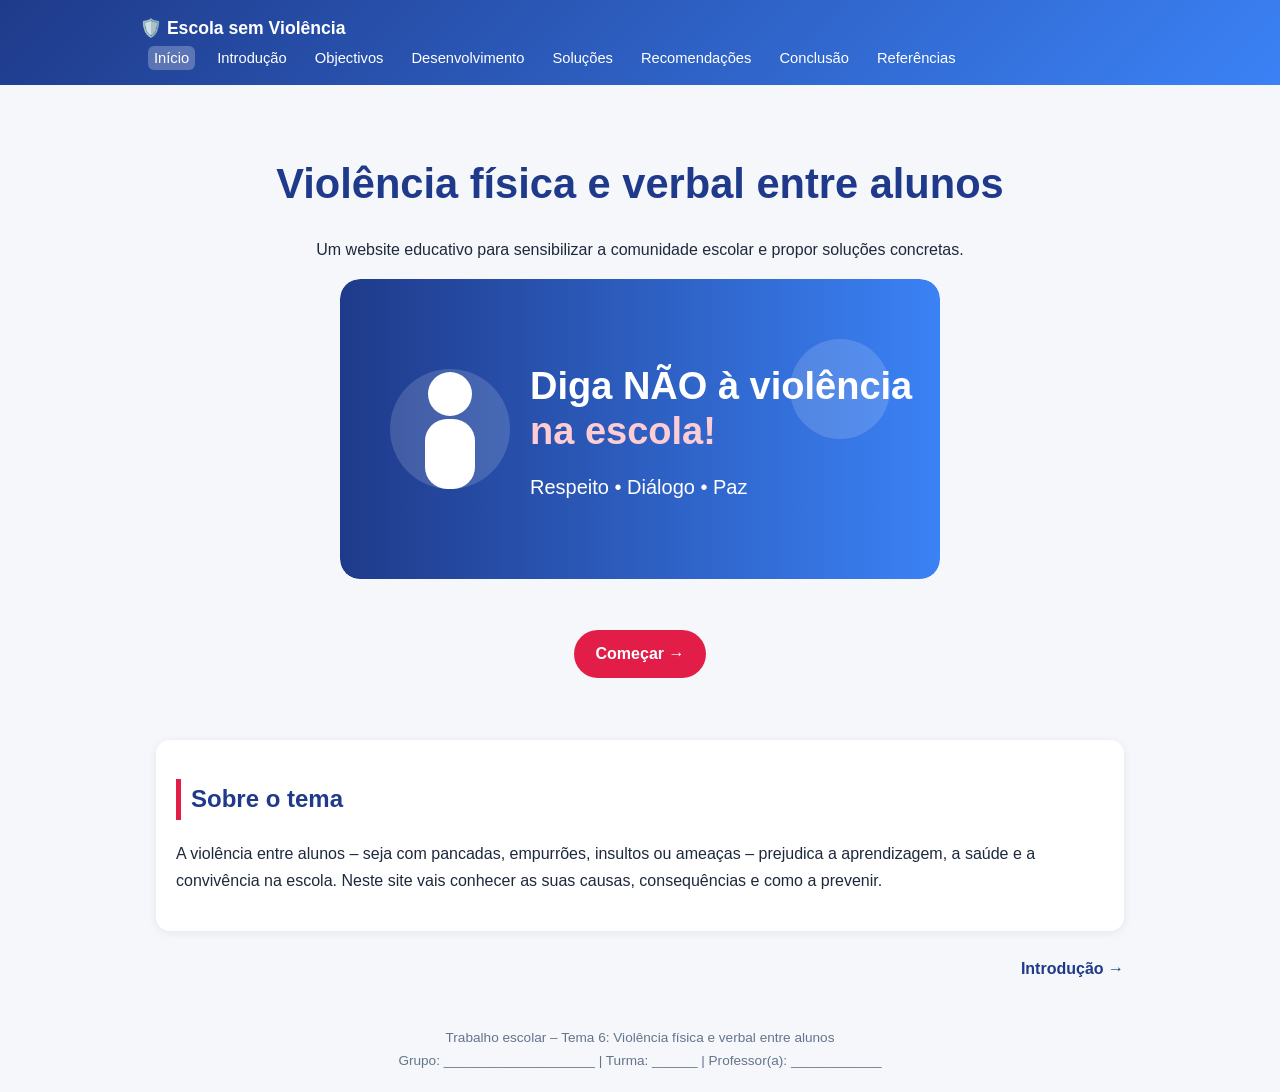
==== index.html @ 253e5153 "Add files via upload" ====
<!DOCTYPE html><html lang="pt"><head><meta charset="utf-8"><meta name="viewport" content="width=device-width,initial-scale=1"><title>Início | Violência física e verbal entre alunos</title><link rel="stylesheet" href="css/style.css"></head><body>
<header><div class="bar"><span class="logo">🛡️ Escola sem Violência</span><button id="mb" aria-label="Menu">☰</button><nav id="nav"><a href="index.html" class=on>Início</a><a href="introducao.html">Introdução</a><a href="objectivos.html">Objectivos</a><a href="desenvolvimento.html">Desenvolvimento</a><a href="solucoes.html">Soluções</a><a href="recomendacoes.html">Recomendações</a><a href="conclusao.html">Conclusão</a><a href="referencias.html">Referências</a></nav></div></header>
<main><div class="hero"><h1>Violência física e verbal entre alunos</h1><p>Um website educativo para sensibilizar a comunidade escolar e propor soluções concretas.</p><img src="img/cartaz.svg" alt="Cartaz: Diga não à violência na escola" style="width:100%;max-width:600px;border-radius:20px"><p><br><a class="btn" href="introducao.html">Começar →</a></p></div>
<div class="card"><h2>Sobre o tema</h2><p>A violência entre alunos – seja com pancadas, empurrões, insultos ou ameaças – prejudica a aprendizagem, a saúde e a convivência na escola. Neste site vais conhecer as suas causas, consequências e como a prevenir.</p></div><div class="pager"><span></span><a href="introducao.html">Introdução →</a></div></main>
<footer>Trabalho escolar – Tema 6: Violência física e verbal entre alunos<br>Grupo: ____________________ | Turma: ______ | Professor(a): ____________</footer>
<script src="js/main.js"></script></body></html>
---- css/style.css ----
:root{--c1:#1f3a8a;--c2:#e11d48;--bg:#f5f7fb;--tx:#1e293b;--card:#fff}
*{box-sizing:border-box}body{margin:0;font-family:Segoe UI,Arial,sans-serif;background:var(--bg);color:var(--tx);line-height:1.7}
header{background:linear-gradient(135deg,var(--c1),#3b82f6);color:#fff;padding:14px 20px;position:sticky;top:0;z-index:9}
.bar{max-width:1000px;margin:auto;display:flex;justify-content:space-between;align-items:center;flex-wrap:wrap}
.logo{font-weight:700;font-size:1.1rem}
nav a{color:#fff;text-decoration:none;margin:0 8px;padding:4px 6px;font-size:.92rem;border-radius:6px}
nav a:hover,nav a.on{background:rgba(255,255,255,.25)}
#mb{display:none;background:none;border:1px solid #fff;color:#fff;font-size:1.3rem;border-radius:6px}
@media(max-width:760px){#mb{display:block}nav{display:none;width:100%;margin-top:8px}nav.open{display:block}nav a{display:block;margin:2px 0}}
main{max-width:1000px;margin:24px auto;padding:0 16px}
.hero{text-align:center;padding:30px 10px}.hero h1{color:var(--c1);font-size:clamp(1.6rem,5vw,2.6rem);margin:10px 0}
.btn{display:inline-block;background:var(--c2);color:#fff;padding:10px 22px;border-radius:30px;text-decoration:none;font-weight:600}
.card{background:var(--card);border-radius:14px;padding:20px;margin:16px 0;box-shadow:0 2px 10px rgba(0,0,0,.07)}
.grid{display:grid;grid-template-columns:repeat(auto-fit,minmax(230px,1fr));gap:14px}
h2{color:var(--c1);border-left:5px solid var(--c2);padding-left:10px}
svg{max-width:100%;height:auto}
.pager{display:flex;justify-content:space-between;margin:24px 0}.pager a{color:var(--c1);font-weight:600;text-decoration:none}
footer{text-align:center;padding:20px;color:#64748b;font-size:.85rem}
.quiz button{display:block;width:100%;text-align:left;margin:6px 0;padding:10px;border:1px solid #cbd5e1;border-radius:8px;background:#fff;cursor:pointer;font-size:1rem}
.ok{background:#dcfce7!important}.no{background:#fee2e2!important}
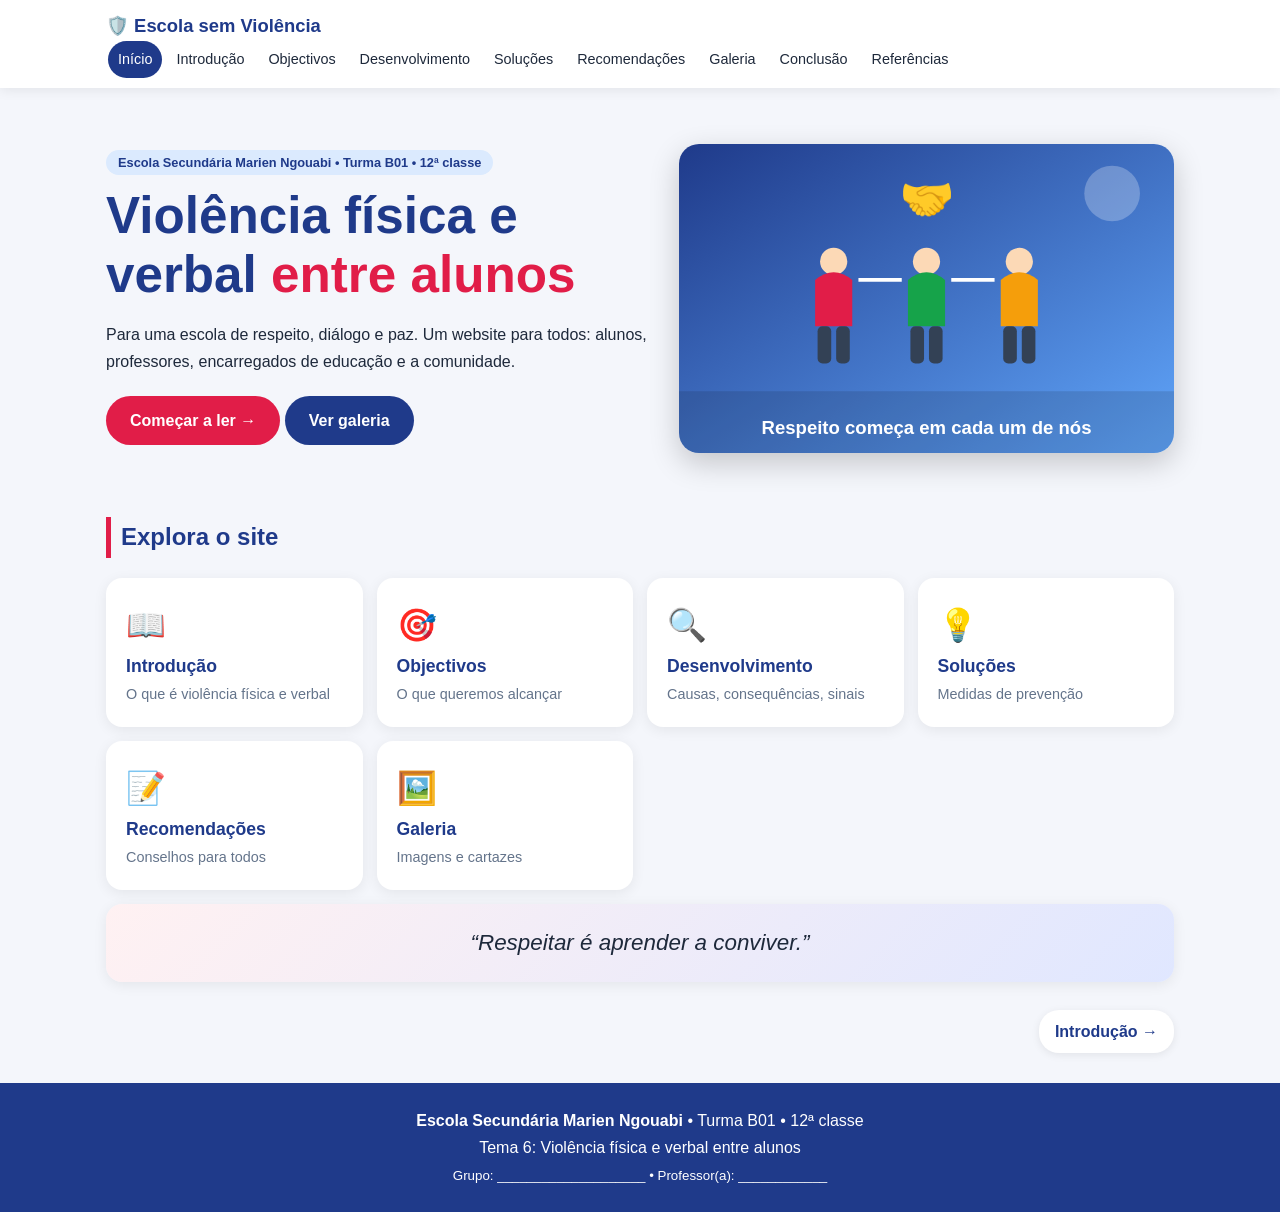
==== commit dc85a1af: "Add files via upload" ====
--- a/index.html
+++ b/index.html
@@ -1,6 +1,8 @@
-<!DOCTYPE html><html lang="pt"><head><meta charset="utf-8"><meta name="viewport" content="width=device-width,initial-scale=1"><title>Início | Violência física e verbal entre alunos</title><link rel="stylesheet" href="css/style.css"></head><body>
-<header><div class="bar"><span class="logo">🛡️ Escola sem Violência</span><button id="mb" aria-label="Menu">☰</button><nav id="nav"><a href="index.html" class=on>Início</a><a href="introducao.html">Introdução</a><a href="objectivos.html">Objectivos</a><a href="desenvolvimento.html">Desenvolvimento</a><a href="solucoes.html">Soluções</a><a href="recomendacoes.html">Recomendações</a><a href="conclusao.html">Conclusão</a><a href="referencias.html">Referências</a></nav></div></header>
-<main><div class="hero"><h1>Violência física e verbal entre alunos</h1><p>Um website educativo para sensibilizar a comunidade escolar e propor soluções concretas.</p><img src="img/cartaz.svg" alt="Cartaz: Diga não à violência na escola" style="width:100%;max-width:600px;border-radius:20px"><p><br><a class="btn" href="introducao.html">Começar →</a></p></div>
-<div class="card"><h2>Sobre o tema</h2><p>A violência entre alunos – seja com pancadas, empurrões, insultos ou ameaças – prejudica a aprendizagem, a saúde e a convivência na escola. Neste site vais conhecer as suas causas, consequências e como a prevenir.</p></div><div class="pager"><span></span><a href="introducao.html">Introdução →</a></div></main>
-<footer>Trabalho escolar – Tema 6: Violência física e verbal entre alunos<br>Grupo: ____________________ | Turma: ______ | Professor(a): ____________</footer>
-<script src="js/main.js"></script></body></html>+<!DOCTYPE html><html lang="pt"><head><meta charset="utf-8"><meta name="viewport" content="width=device-width,initial-scale=1"><title>Início | Escola sem Violência</title><meta name="description" content="Website educativo da Turma B01, 12ª classe, Escola Secundária Marien Ngouabi sobre violência física e verbal entre alunos."><link rel="stylesheet" href="css/style.css"></head><body><div id="pg"></div>
+<header><div class="bar"><a class="logo" href="index.html">🛡️ Escola sem Violência</a><button id="mb" aria-label="Menu">☰</button><nav id="nav"><a href="index.html" class=on>Início</a><a href="introducao.html">Introdução</a><a href="objectivos.html">Objectivos</a><a href="desenvolvimento.html">Desenvolvimento</a><a href="solucoes.html">Soluções</a><a href="recomendacoes.html">Recomendações</a><a href="galeria.html">Galeria</a><a href="conclusao.html">Conclusão</a><a href="referencias.html">Referências</a></nav></div></header>
+<main><section class="hero"><div class="hero-t"><span class="tag">Escola Secundária Marien Ngouabi • Turma B01 • 12ª classe</span><h1>Violência física e verbal <em>entre alunos</em></h1><p>Para uma escola de respeito, diálogo e paz. Um website para todos: alunos, professores, encarregados de educação e a comunidade.</p><a class="btn" href="introducao.html">Começar a ler →</a> <a class="btn alt" href="galeria.html">Ver galeria</a></div><div class="hero-i"><img src="img/foto1.jpg" onerror="this.onerror=null;this.src='img/i1.svg'" alt="Alunos unidos pelo respeito" loading="lazy"></div></section>
+<h2>Explora o site</h2><div class="grid">
+<a class="tile" href="introducao.html">📖<b>Introdução</b><span>O que é violência física e verbal</span></a><a class="tile" href="objectivos.html">🎯<b>Objectivos</b><span>O que queremos alcançar</span></a><a class="tile" href="desenvolvimento.html">🔍<b>Desenvolvimento</b><span>Causas, consequências, sinais</span></a><a class="tile" href="solucoes.html">💡<b>Soluções</b><span>Medidas de prevenção</span></a><a class="tile" href="recomendacoes.html">📝<b>Recomendações</b><span>Conselhos para todos</span></a><a class="tile" href="galeria.html">🖼️<b>Galeria</b><span>Imagens e cartazes</span></a></div>
+<div class="card quote">“Respeitar é aprender a conviver.”</div><div class="pager"><span></span><a href="introducao.html">Introdução →</a></div></main>
+<footer><b>Escola Secundária Marien Ngouabi</b> • Turma B01 • 12ª classe<br>Tema 6: Violência física e verbal entre alunos<br><small>Grupo: ____________________ • Professor(a): ____________</small></footer>
+<button id="up" aria-label="Topo">↑</button><script src="js/main.js"></script></body></html>
--- a/css/style.css
+++ b/css/style.css
@@ -1,20 +1,41 @@
-:root{--c1:#1f3a8a;--c2:#e11d48;--bg:#f5f7fb;--tx:#1e293b;--card:#fff}
-*{box-sizing:border-box}body{margin:0;font-family:Segoe UI,Arial,sans-serif;background:var(--bg);color:var(--tx);line-height:1.7}
-header{background:linear-gradient(135deg,var(--c1),#3b82f6);color:#fff;padding:14px 20px;position:sticky;top:0;z-index:9}
-.bar{max-width:1000px;margin:auto;display:flex;justify-content:space-between;align-items:center;flex-wrap:wrap}
-.logo{font-weight:700;font-size:1.1rem}
-nav a{color:#fff;text-decoration:none;margin:0 8px;padding:4px 6px;font-size:.92rem;border-radius:6px}
-nav a:hover,nav a.on{background:rgba(255,255,255,.25)}
-#mb{display:none;background:none;border:1px solid #fff;color:#fff;font-size:1.3rem;border-radius:6px}
-@media(max-width:760px){#mb{display:block}nav{display:none;width:100%;margin-top:8px}nav.open{display:block}nav a{display:block;margin:2px 0}}
-main{max-width:1000px;margin:24px auto;padding:0 16px}
-.hero{text-align:center;padding:30px 10px}.hero h1{color:var(--c1);font-size:clamp(1.6rem,5vw,2.6rem);margin:10px 0}
-.btn{display:inline-block;background:var(--c2);color:#fff;padding:10px 22px;border-radius:30px;text-decoration:none;font-weight:600}
-.card{background:var(--card);border-radius:14px;padding:20px;margin:16px 0;box-shadow:0 2px 10px rgba(0,0,0,.07)}
-.grid{display:grid;grid-template-columns:repeat(auto-fit,minmax(230px,1fr));gap:14px}
-h2{color:var(--c1);border-left:5px solid var(--c2);padding-left:10px}
-svg{max-width:100%;height:auto}
-.pager{display:flex;justify-content:space-between;margin:24px 0}.pager a{color:var(--c1);font-weight:600;text-decoration:none}
-footer{text-align:center;padding:20px;color:#64748b;font-size:.85rem}
-.quiz button{display:block;width:100%;text-align:left;margin:6px 0;padding:10px;border:1px solid #cbd5e1;border-radius:8px;background:#fff;cursor:pointer;font-size:1rem}
-.ok{background:#dcfce7!important}.no{background:#fee2e2!important}
+:root{--c1:#1f3a8a;--c2:#e11d48;--bg:#f4f6fb;--tx:#1e293b}
+*{box-sizing:border-box}html{scroll-behavior:smooth}body{margin:0;font-family:Segoe UI,Arial,sans-serif;background:var(--bg);color:var(--tx);line-height:1.7}
+#pg{position:fixed;top:0;left:0;height:4px;background:var(--c2);width:0;z-index:99}
+header{background:#fff;box-shadow:0 2px 12px rgba(0,0,0,.08);position:sticky;top:0;z-index:50}
+.bar{max-width:1100px;margin:auto;padding:10px 16px;display:flex;justify-content:space-between;align-items:center;flex-wrap:wrap}
+.logo{font-weight:800;color:var(--c1);text-decoration:none;font-size:1.15rem}
+nav a{color:var(--tx);text-decoration:none;margin:0 2px;padding:6px 10px;font-size:.9rem;border-radius:20px;display:inline-block}
+nav a:hover{background:#e0e7ff}nav a.on{background:var(--c1);color:#fff}
+#mb{display:none;background:var(--c1);color:#fff;border:0;font-size:1.3rem;border-radius:8px;padding:2px 12px}
+@media(max-width:900px){#mb{display:block}nav{display:none;width:100%;padding-top:8px}nav.open{display:block}nav a{display:block;margin:2px 0}}
+.banner{background:linear-gradient(135deg,var(--c1),#3b82f6);color:#fff;text-align:center;padding:40px 16px}.banner h1{margin:0;font-size:clamp(1.8rem,5vw,2.8rem)}.banner p{margin:4px 0 0;opacity:.9}
+main{max-width:1100px;margin:26px auto;padding:0 16px}
+.hero{display:grid;grid-template-columns:1.1fr 1fr;gap:28px;align-items:center;padding:30px 0}
+@media(max-width:800px){.hero{grid-template-columns:1fr}}
+.hero h1{font-size:clamp(2rem,5vw,3.2rem);line-height:1.15;color:var(--c1);margin:12px 0}.hero em{color:var(--c2);font-style:normal}
+.tag{background:#dbeafe;color:var(--c1);padding:5px 12px;border-radius:20px;font-size:.8rem;font-weight:600}
+.hero-i img,.ph img{width:100%;border-radius:20px;box-shadow:0 10px 30px rgba(0,0,0,.2);display:block}
+.btn{display:inline-block;background:var(--c2);color:#fff;padding:11px 24px;border-radius:30px;text-decoration:none;font-weight:600;border:0;cursor:pointer;font-size:1rem;margin:4px 0}.btn.alt{background:var(--c1)}
+h2{color:var(--c1);border-left:5px solid var(--c2);padding-left:10px;margin-top:34px}
+.card{background:#fff;border-radius:16px;padding:20px;margin:14px 0;box-shadow:0 3px 14px rgba(0,0,0,.07)}.card h3{margin-top:0;color:var(--c1)}
+.red{border-top:5px solid var(--c2)}.blue{border-top:5px solid #3b82f6}
+.grid{display:grid;grid-template-columns:repeat(auto-fit,minmax(220px,1fr));gap:14px}.grid .card{margin:0}
+.grid2{display:grid;grid-template-columns:repeat(auto-fit,minmax(300px,1fr));gap:14px}.grid2 .card{margin:0}
+.two{display:grid;grid-template-columns:1fr 1fr;gap:24px;align-items:center;margin:18px 0}@media(max-width:800px){.two{grid-template-columns:1fr}}
+.tile{background:#fff;border-radius:16px;padding:20px;text-decoration:none;color:var(--tx);box-shadow:0 3px 14px rgba(0,0,0,.07);display:flex;flex-direction:column;font-size:2rem;transition:.25s}
+.tile b{font-size:1.1rem;color:var(--c1)}.tile span{font-size:.9rem;color:#64748b}.tile:hover{transform:translateY(-6px);box-shadow:0 10px 24px rgba(31,58,138,.25)}
+.quote{text-align:center;font-size:1.4rem;font-style:italic;background:linear-gradient(135deg,#fff1f2,#e0e7ff)}
+.steps div{background:#fff;margin:10px 0;padding:14px 18px;border-radius:14px;display:flex;align-items:center;gap:14px;box-shadow:0 2px 8px rgba(0,0,0,.06)}.steps b{background:var(--c2);color:#fff;width:36px;height:36px;border-radius:50%;display:grid;place-items:center;flex:none}
+.wide{margin:20px 0}
+.tabs{display:flex;flex-wrap:wrap;gap:8px;margin-bottom:12px}.tabs button{border:0;background:#e0e7ff;color:var(--c1);padding:10px 18px;border-radius:30px;cursor:pointer;font-weight:600;font-size:.95rem}.tabs .on{background:var(--c1);color:#fff}
+.check{list-style:none;padding:0}.check li:before{content:"⚠️ "}
+.info{max-width:100%;height:auto}
+.quiz-box button{display:block;width:100%;text-align:left;margin:6px 0;padding:11px;border:2px solid #cbd5e1;border-radius:10px;background:#fff;cursor:pointer;font-size:1rem}
+.quiz-box button:hover{border-color:var(--c1)}.ok{background:#dcfce7!important;border-color:#16a34a!important}.no{background:#fee2e2!important;border-color:#dc2626!important}
+.gal{display:grid;grid-template-columns:repeat(auto-fit,minmax(280px,1fr));gap:14px}.gal img{width:100%;border-radius:14px;cursor:zoom-in;transition:.25s;aspect-ratio:16/10;object-fit:cover}.gal img:hover{transform:scale(1.03)}
+#lb{position:fixed;inset:0;background:rgba(0,0,0,.85);display:none;place-items:center;z-index:100;cursor:zoom-out}#lb img{max-width:92%;max-height:90%;border-radius:12px}
+.c{text-align:center}.pledge{text-align:center}
+.pager{display:flex;justify-content:space-between;margin:28px 0}.pager a{color:var(--c1);font-weight:700;text-decoration:none;background:#fff;padding:8px 16px;border-radius:20px;box-shadow:0 2px 8px rgba(0,0,0,.08)}
+footer{background:var(--c1);color:#fff;text-align:center;padding:24px 14px;margin-top:30px}
+#up{position:fixed;right:16px;bottom:16px;width:44px;height:44px;border-radius:50%;border:0;background:var(--c2);color:#fff;font-size:1.3rem;cursor:pointer;display:none;z-index:60}
+.fade{opacity:0;transform:translateY(20px);transition:.6s}.fade.v{opacity:1;transform:none}
